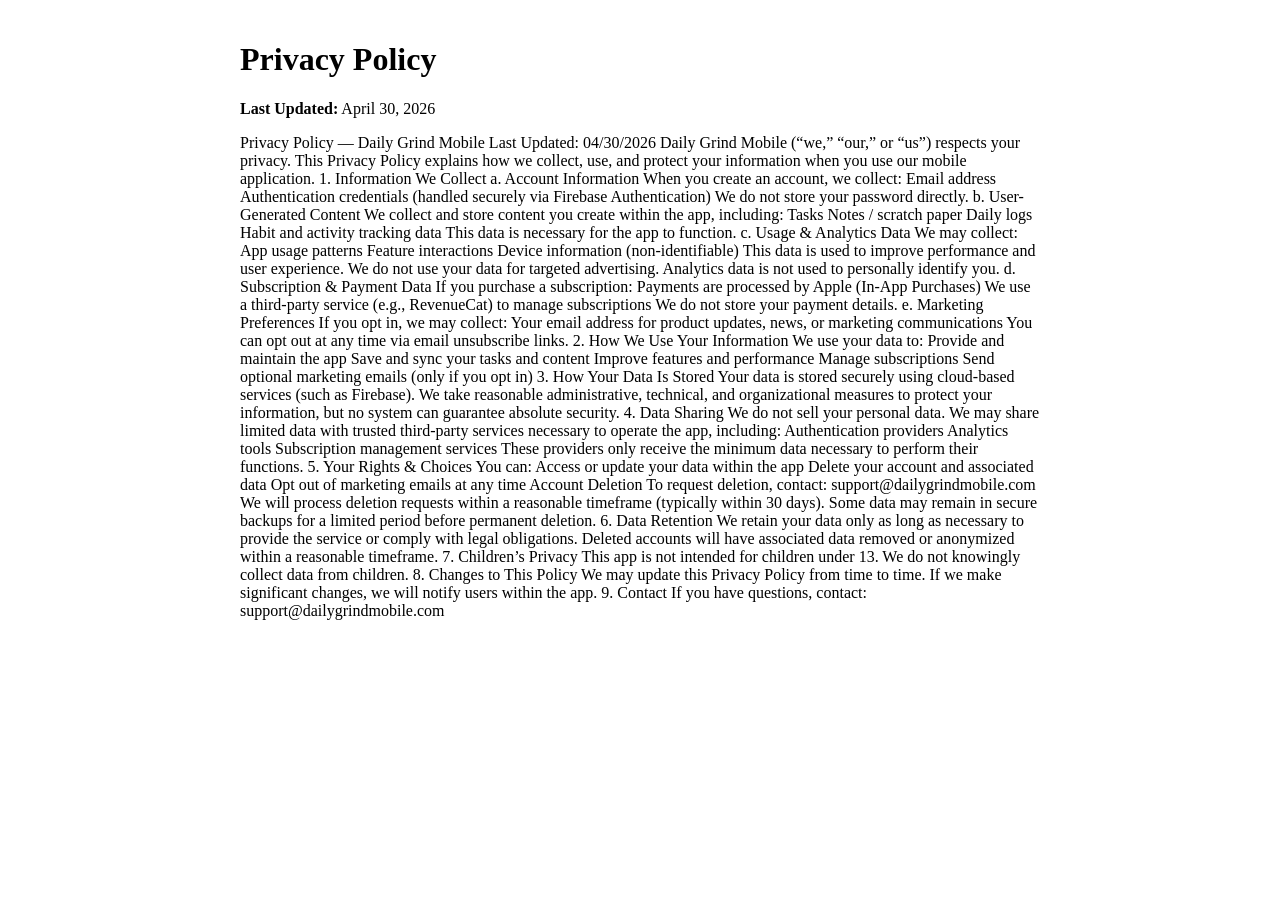
==== privacy.html @ effea059 "Add privacy policy HTML file This file contains the privacy policy for Daily Grind Mobile, detailing" ====
<!DOCTYPE html>
<html>
<head>
  <title>Privacy Policy - Daily Grind Mobile</title>
  <meta name="viewport" content="width=device-width, initial-scale=1.0">
</head>

<body style="font-family: -apple-system; max-width: 800px; margin: auto; padding: 20px;">

<h1>Privacy Policy</h1>

<p><strong>Last Updated:</strong> April 30, 2026</p>

<p>Privacy Policy — Daily Grind Mobile

Last Updated: 04/30/2026

Daily Grind Mobile (“we,” “our,” or “us”) respects your privacy. This Privacy Policy explains how we collect, use, and protect your information when you use our mobile application.

1. Information We Collect
a. Account Information

When you create an account, we collect:

Email address
Authentication credentials (handled securely via Firebase Authentication)

We do not store your password directly.

b. User-Generated Content

We collect and store content you create within the app, including:

Tasks
Notes / scratch paper
Daily logs
Habit and activity tracking data

This data is necessary for the app to function.

c. Usage & Analytics Data

We may collect:

App usage patterns
Feature interactions
Device information (non-identifiable)

This data is used to improve performance and user experience.

We do not use your data for targeted advertising.
Analytics data is not used to personally identify you.

d. Subscription & Payment Data

If you purchase a subscription:

Payments are processed by Apple (In-App Purchases)
We use a third-party service (e.g., RevenueCat) to manage subscriptions

We do not store your payment details.

e. Marketing Preferences

If you opt in, we may collect:

Your email address for product updates, news, or marketing communications

You can opt out at any time via email unsubscribe links.

2. How We Use Your Information

We use your data to:

Provide and maintain the app
Save and sync your tasks and content
Improve features and performance
Manage subscriptions
Send optional marketing emails (only if you opt in)
3. How Your Data Is Stored

Your data is stored securely using cloud-based services (such as Firebase).

We take reasonable administrative, technical, and organizational measures to protect your information, but no system can guarantee absolute security.

4. Data Sharing

We do not sell your personal data.

We may share limited data with trusted third-party services necessary to operate the app, including:

Authentication providers
Analytics tools
Subscription management services

These providers only receive the minimum data necessary to perform their functions.

5. Your Rights & Choices

You can:

Access or update your data within the app
Delete your account and associated data
Opt out of marketing emails at any time
Account Deletion

To request deletion, contact: support@dailygrindmobile.com

We will process deletion requests within a reasonable timeframe (typically within 30 days).
Some data may remain in secure backups for a limited period before permanent deletion.
6. Data Retention

We retain your data only as long as necessary to provide the service or comply with legal obligations.

Deleted accounts will have associated data removed or anonymized within a reasonable timeframe.

7. Children’s Privacy

This app is not intended for children under 13.
We do not knowingly collect data from children.

8. Changes to This Policy

We may update this Privacy Policy from time to time.
If we make significant changes, we will notify users within the app.

9. Contact

If you have questions, contact:
support@dailygrindmobile.com</p>

</body>
</html>
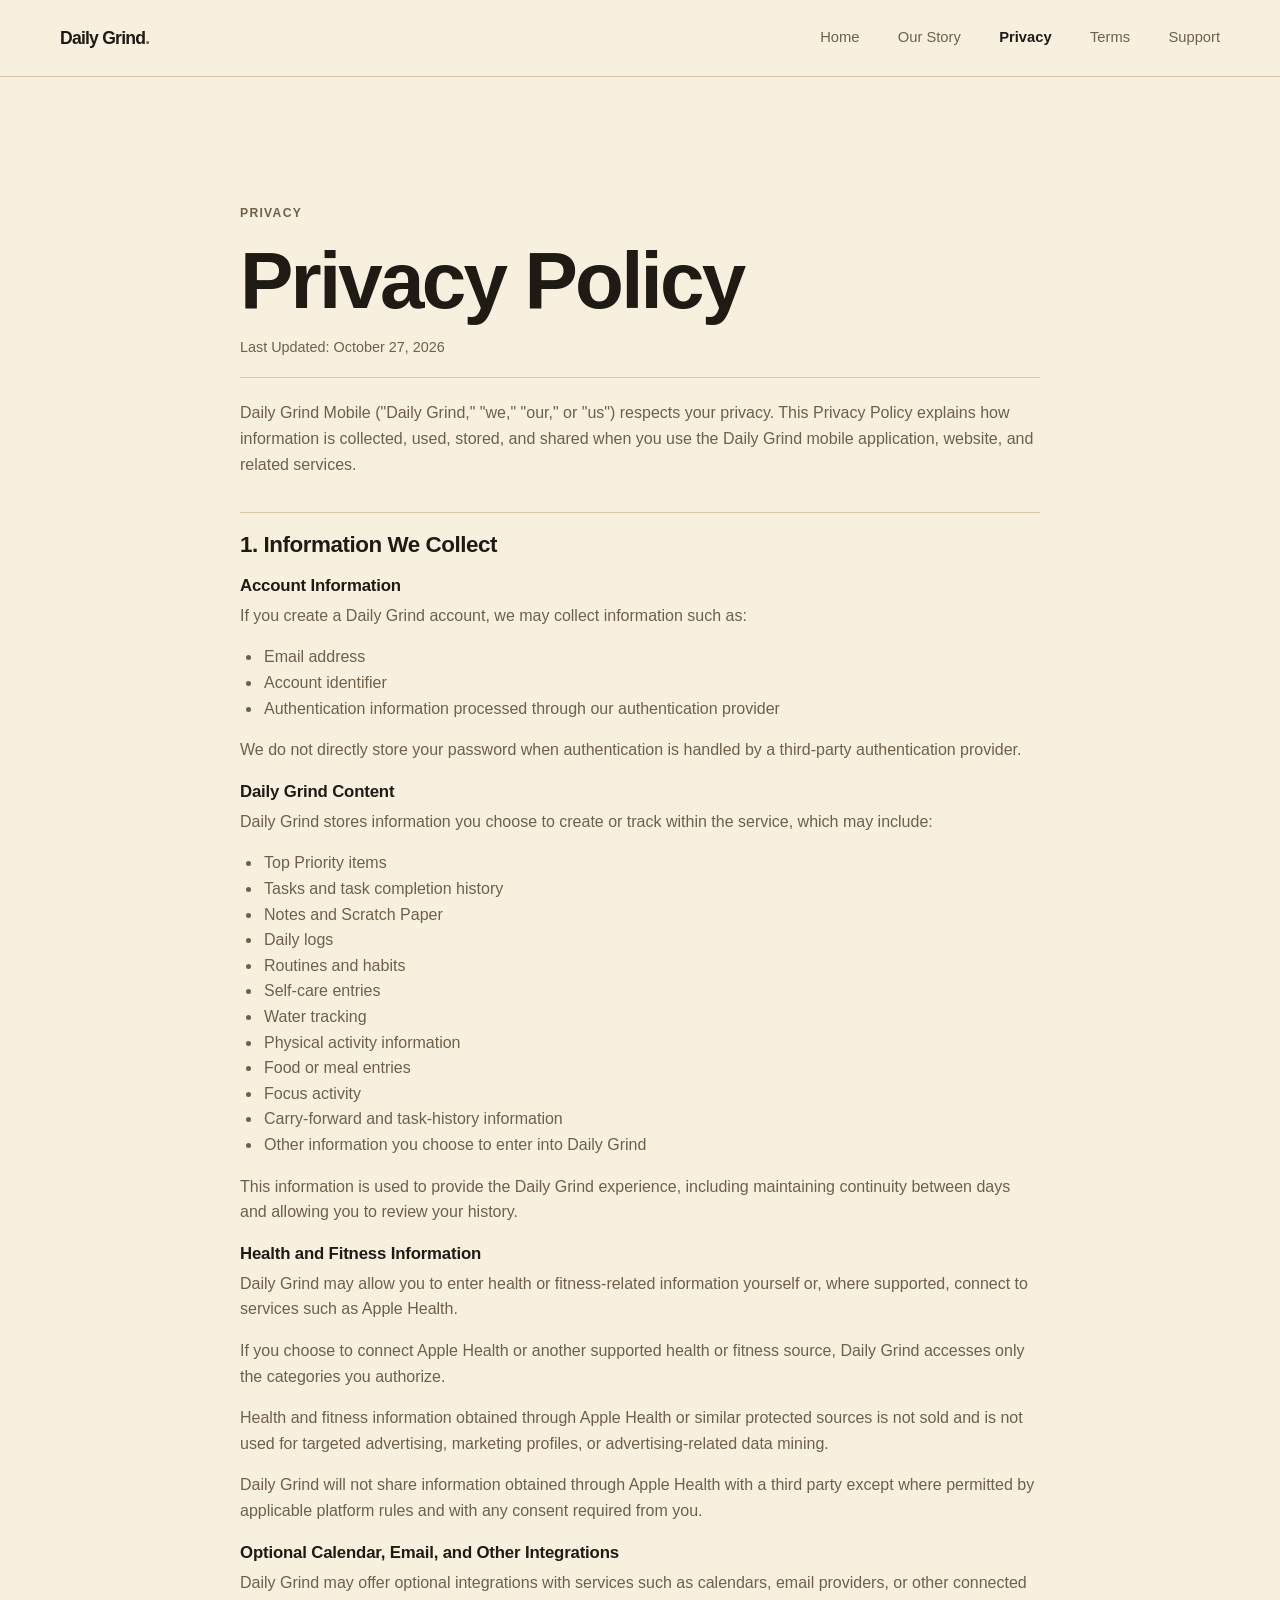
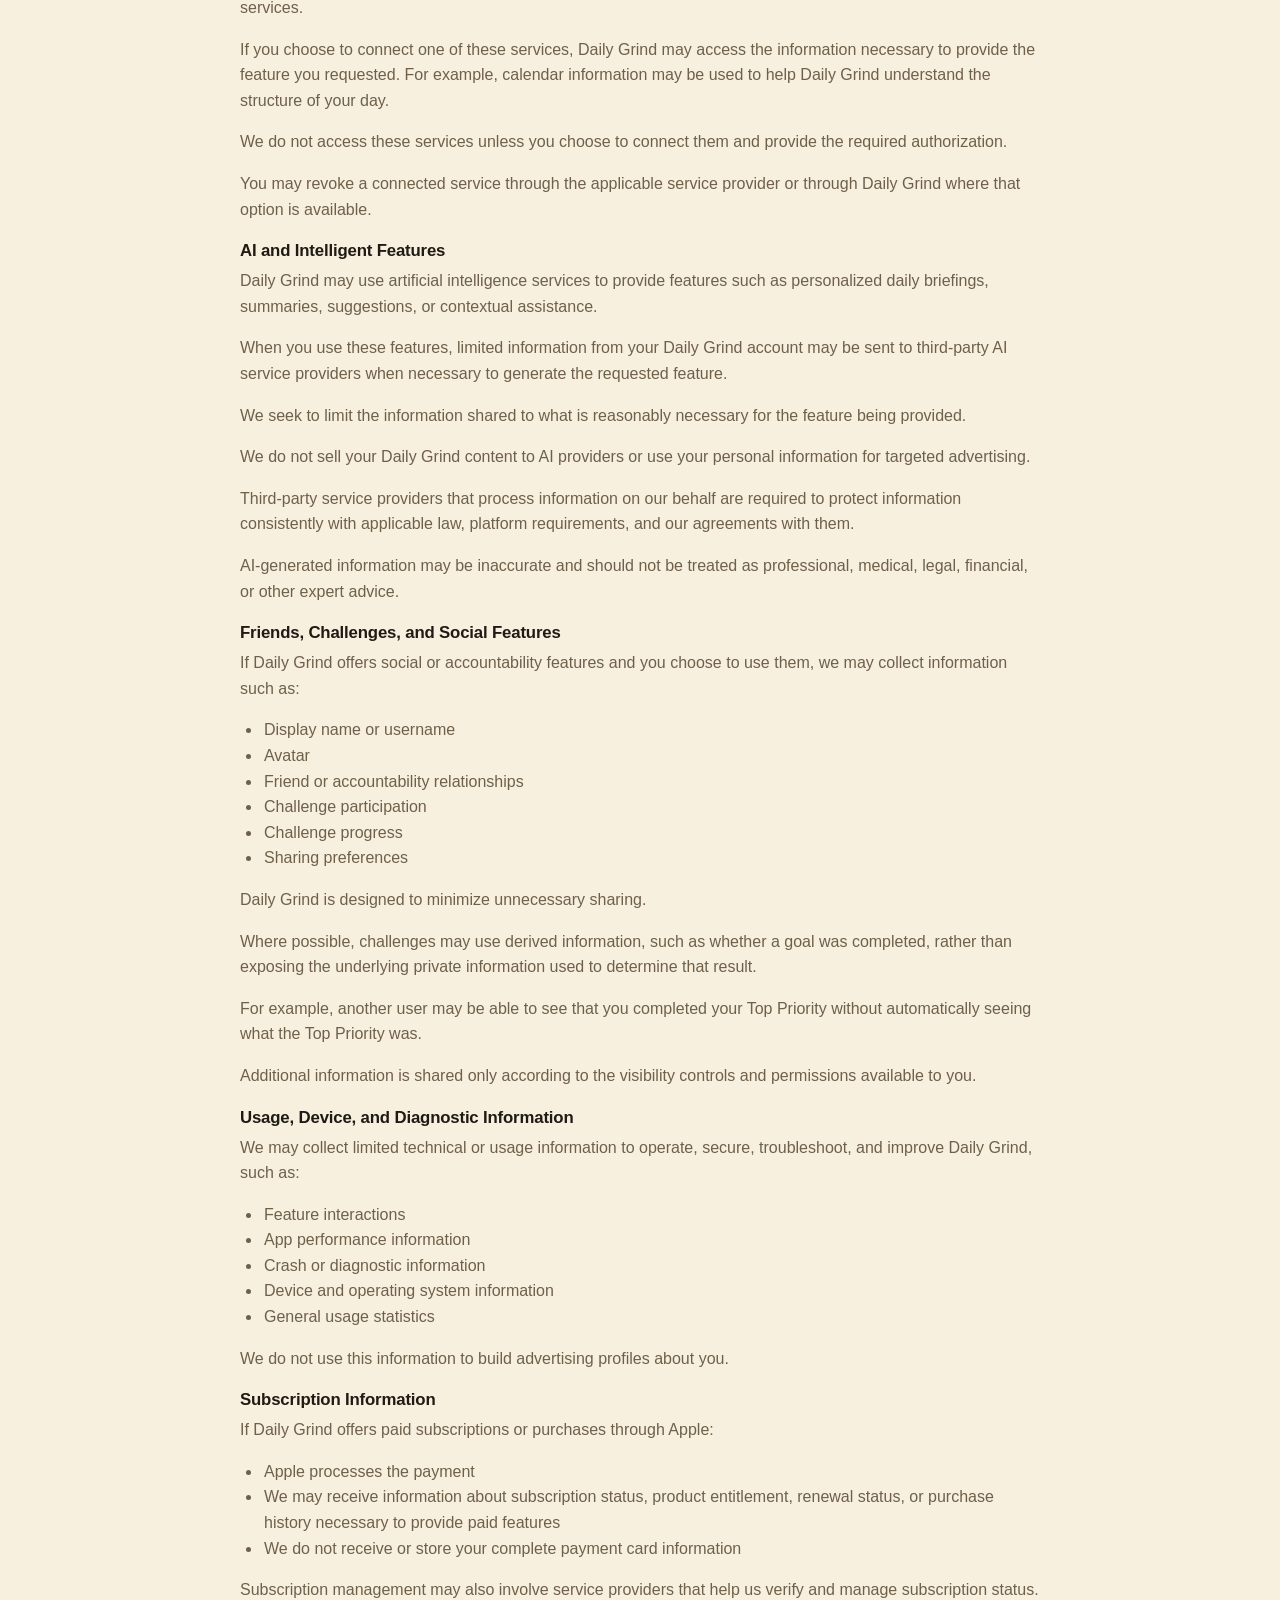
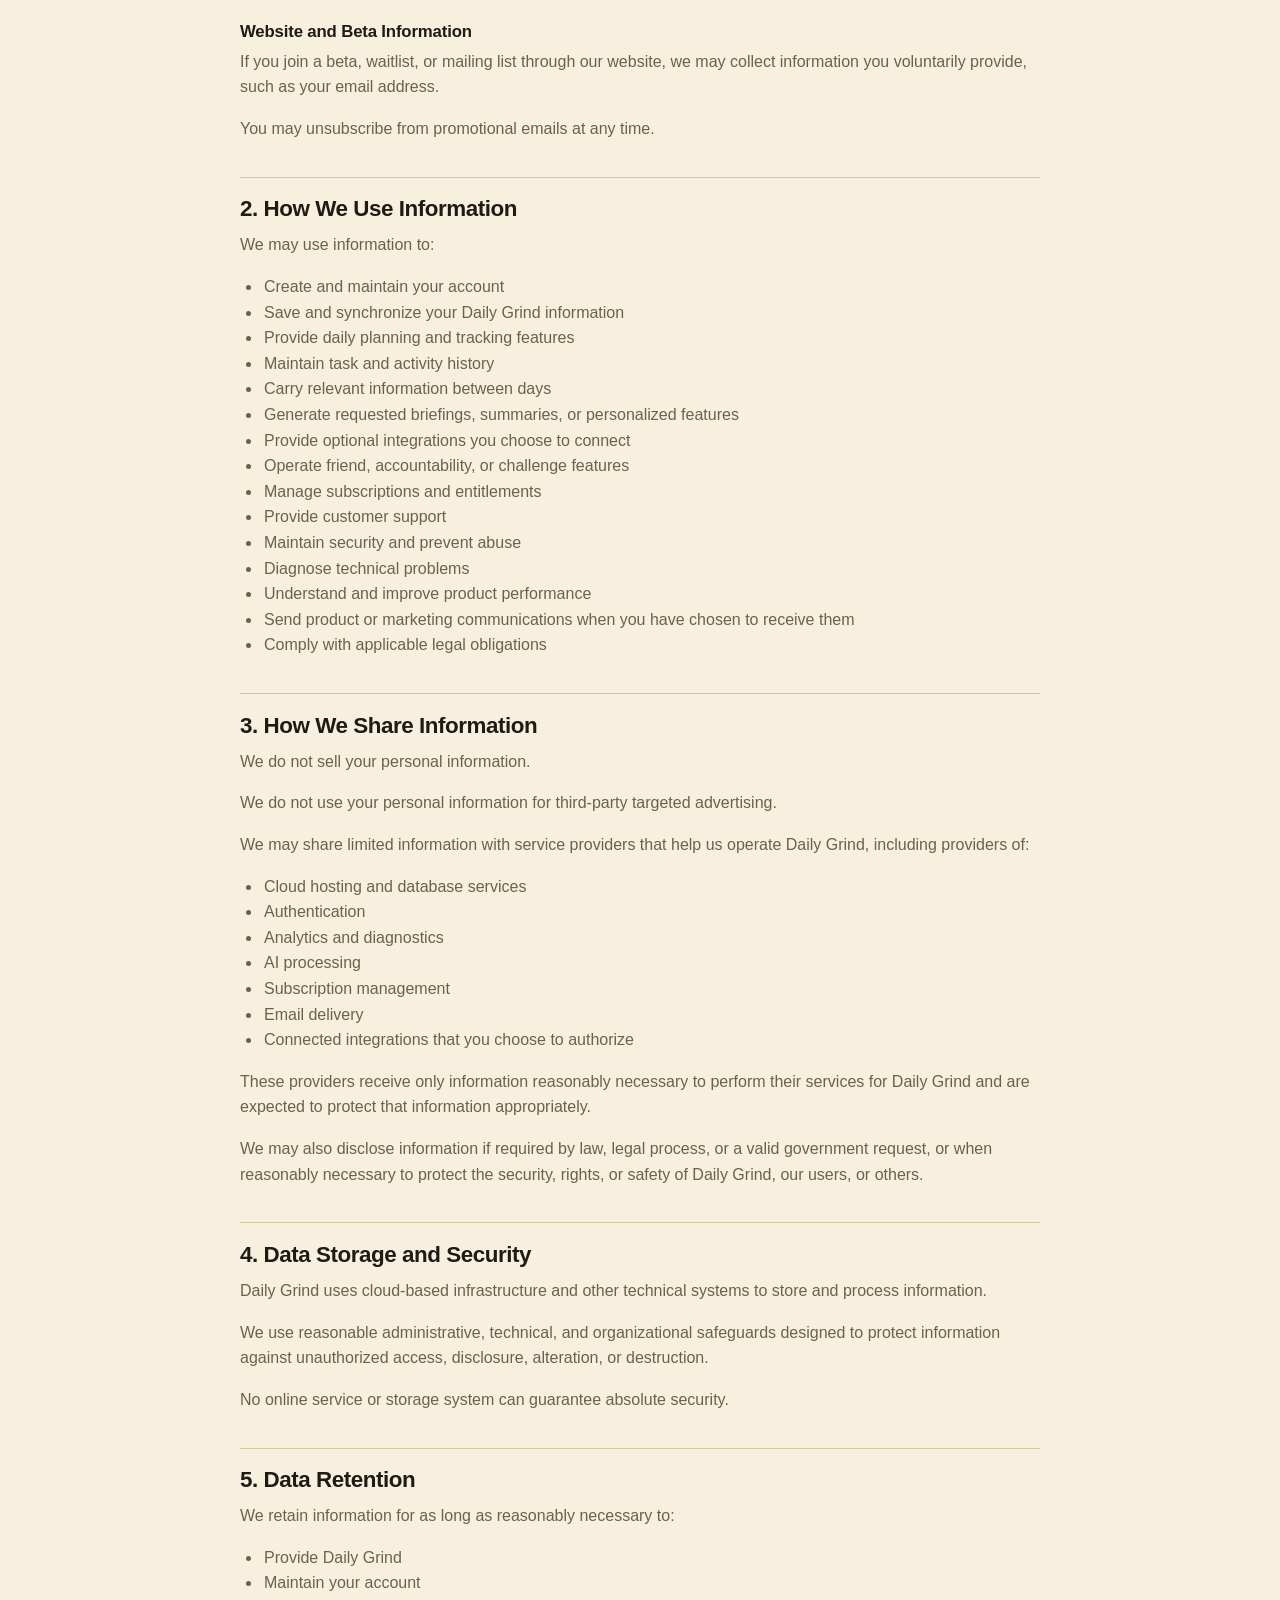
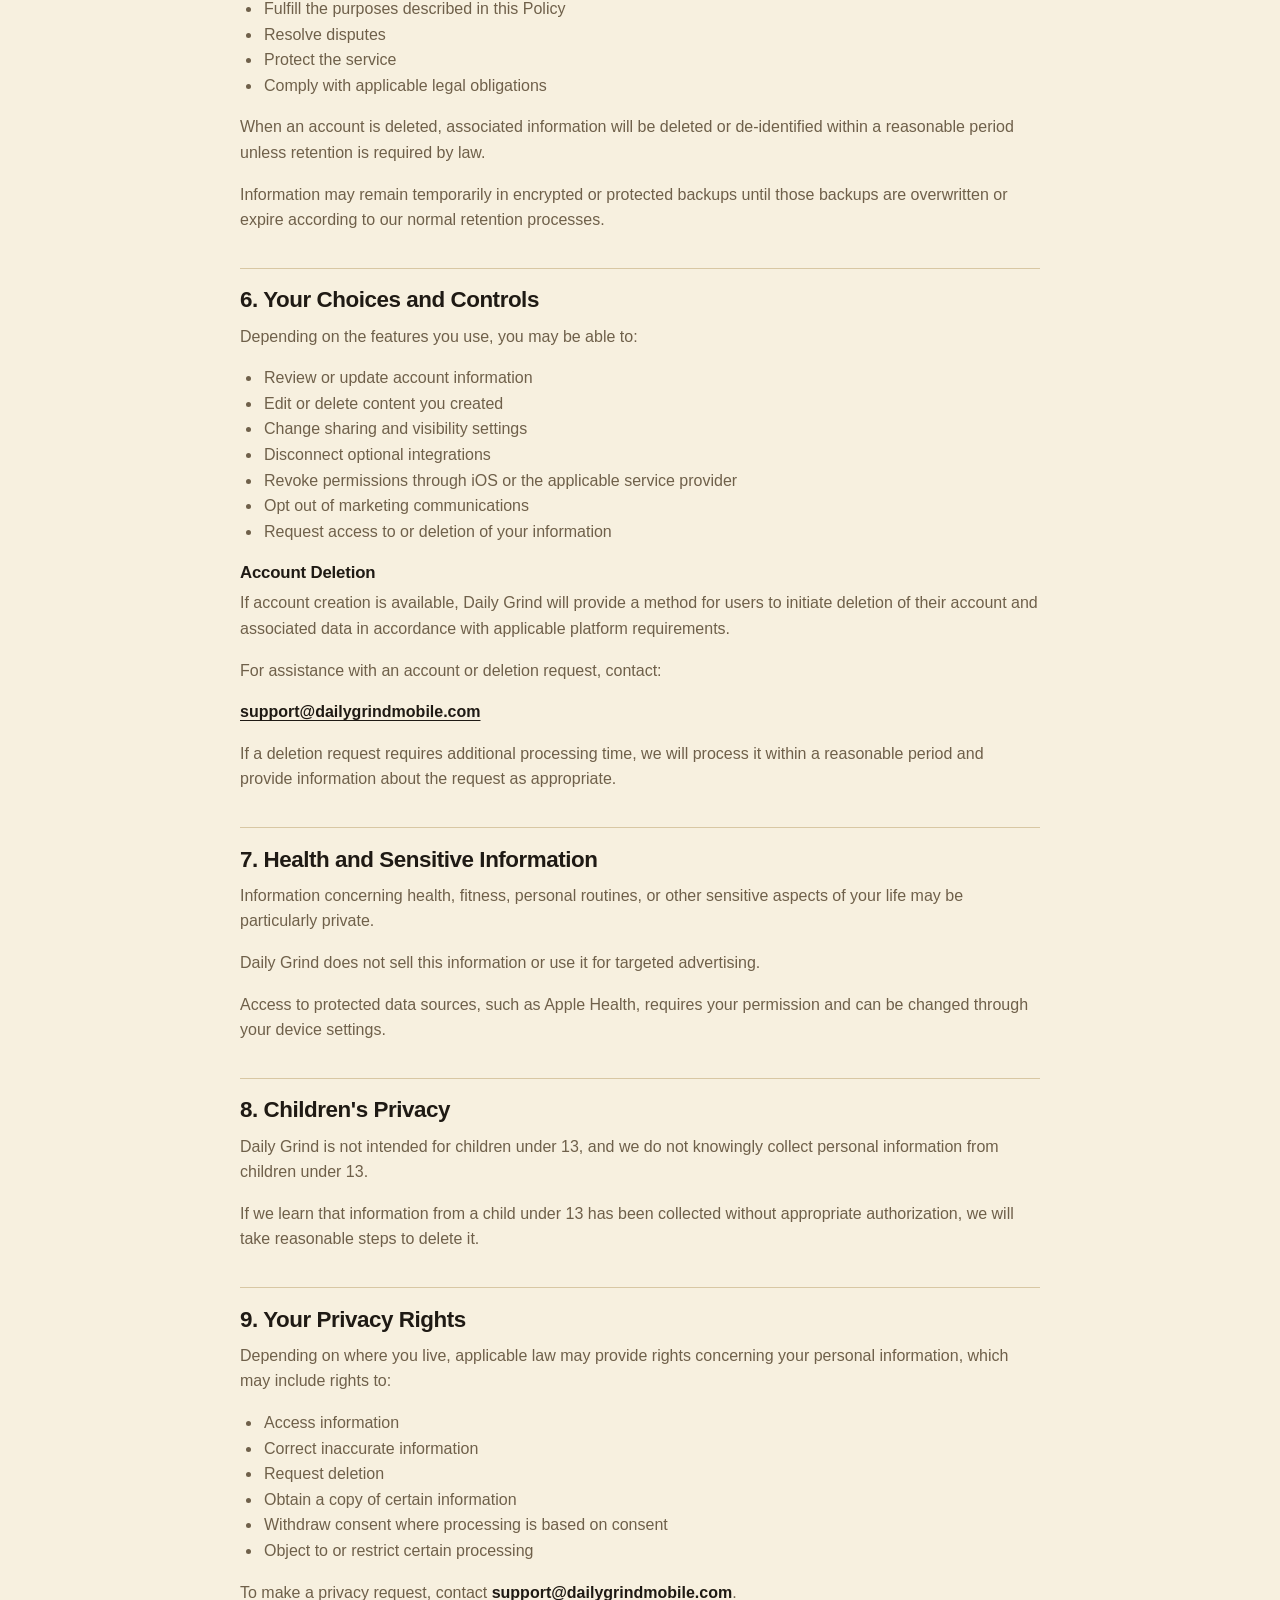
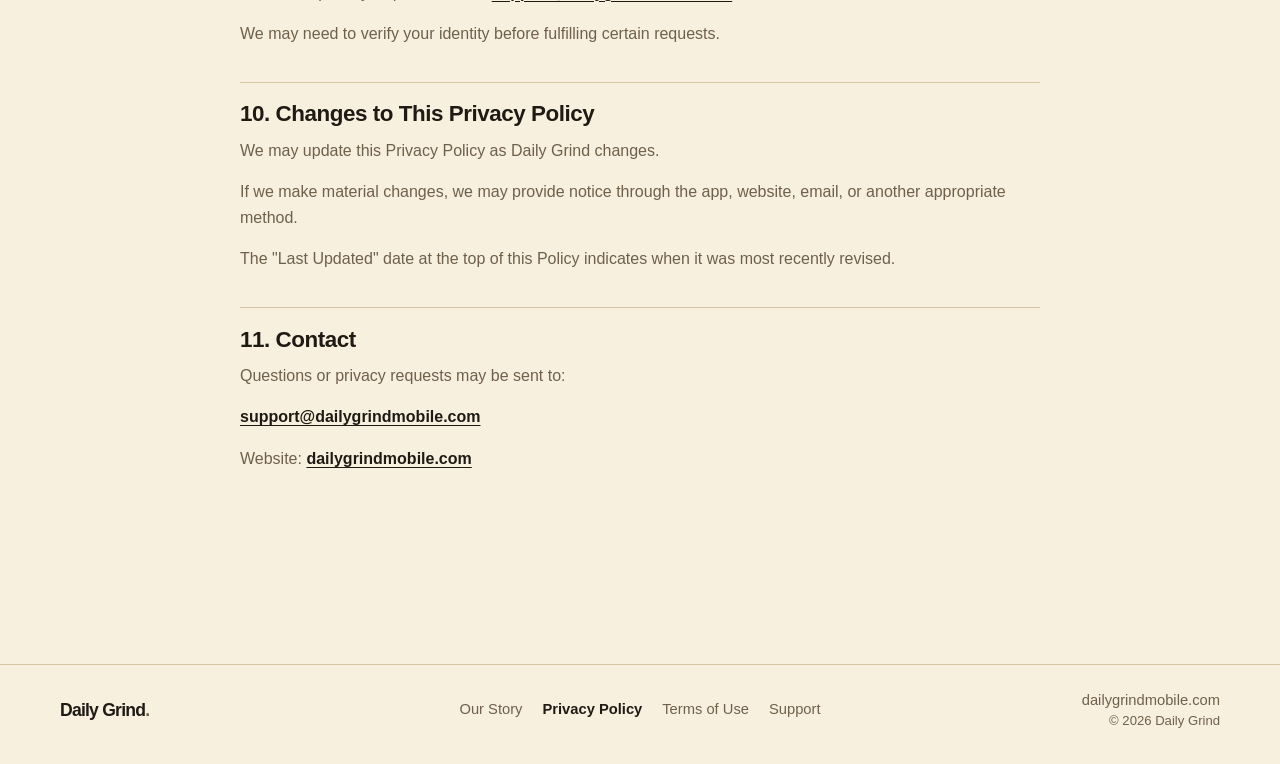
==== commit 61972329: "Prepare Daily Grind website for GitHub Pages" ====
--- a/privacy.html
+++ b/privacy.html
@@ -1,133 +1,196 @@
-<!DOCTYPE html>
-<html>
-<head>
-  <title>Privacy Policy - Daily Grind Mobile</title>
-  <meta name="viewport" content="width=device-width, initial-scale=1.0">
-</head>
-
-<body style="font-family: -apple-system; max-width: 800px; margin: auto; padding: 20px;">
-
-<h1>Privacy Policy</h1>
-
-<p><strong>Last Updated:</strong> April 30, 2026</p>
-
-<p>Privacy Policy — Daily Grind Mobile
-
-Last Updated: 04/30/2026
-
-Daily Grind Mobile (“we,” “our,” or “us”) respects your privacy. This Privacy Policy explains how we collect, use, and protect your information when you use our mobile application.
-
-1. Information We Collect
-a. Account Information
-
-When you create an account, we collect:
-
-Email address
-Authentication credentials (handled securely via Firebase Authentication)
-
-We do not store your password directly.
-
-b. User-Generated Content
-
-We collect and store content you create within the app, including:
-
-Tasks
-Notes / scratch paper
-Daily logs
-Habit and activity tracking data
-
-This data is necessary for the app to function.
-
-c. Usage & Analytics Data
-
-We may collect:
-
-App usage patterns
-Feature interactions
-Device information (non-identifiable)
-
-This data is used to improve performance and user experience.
-
-We do not use your data for targeted advertising.
-Analytics data is not used to personally identify you.
-
-d. Subscription & Payment Data
-
-If you purchase a subscription:
-
-Payments are processed by Apple (In-App Purchases)
-We use a third-party service (e.g., RevenueCat) to manage subscriptions
-
-We do not store your payment details.
-
-e. Marketing Preferences
-
-If you opt in, we may collect:
-
-Your email address for product updates, news, or marketing communications
-
-You can opt out at any time via email unsubscribe links.
-
-2. How We Use Your Information
-
-We use your data to:
-
-Provide and maintain the app
-Save and sync your tasks and content
-Improve features and performance
-Manage subscriptions
-Send optional marketing emails (only if you opt in)
-3. How Your Data Is Stored
-
-Your data is stored securely using cloud-based services (such as Firebase).
-
-We take reasonable administrative, technical, and organizational measures to protect your information, but no system can guarantee absolute security.
-
-4. Data Sharing
-
-We do not sell your personal data.
-
-We may share limited data with trusted third-party services necessary to operate the app, including:
-
-Authentication providers
-Analytics tools
-Subscription management services
-
-These providers only receive the minimum data necessary to perform their functions.
-
-5. Your Rights & Choices
-
-You can:
-
-Access or update your data within the app
-Delete your account and associated data
-Opt out of marketing emails at any time
-Account Deletion
-
-To request deletion, contact: support@dailygrindmobile.com
-
-We will process deletion requests within a reasonable timeframe (typically within 30 days).
-Some data may remain in secure backups for a limited period before permanent deletion.
-6. Data Retention
-
-We retain your data only as long as necessary to provide the service or comply with legal obligations.
-
-Deleted accounts will have associated data removed or anonymized within a reasonable timeframe.
-
-7. Children’s Privacy
-
-This app is not intended for children under 13.
-We do not knowingly collect data from children.
-
-8. Changes to This Policy
-
-We may update this Privacy Policy from time to time.
-If we make significant changes, we will notify users within the app.
-
-9. Contact
-
-If you have questions, contact:
-support@dailygrindmobile.com</p>
-
-</body>
-</html>
+<!doctype html>
+<html lang="en"><head>
+  <meta charset="utf-8"><meta name="viewport" content="width=device-width, initial-scale=1">
+  <title>Privacy Policy — Daily Grind</title><meta name="description" content="Daily Grind Mobile Privacy Policy, including information about account data, daily content, integrations, AI features, and privacy choices."><meta name="theme-color" content="#F7F0DF">
+  <link rel="canonical" href="https://dailygrindmobile.com/privacy.html">
+  <meta property="og:type" content="website"><meta property="og:site_name" content="Daily Grind"><meta property="og:title" content="Privacy Policy — Daily Grind"><meta property="og:description" content="Daily Grind Mobile Privacy Policy, including information about account data, daily content, integrations, AI features, and privacy choices."><meta property="og:url" content="https://dailygrindmobile.com/privacy.html"><meta property="og:image" content="https://dailygrindmobile.com/assets/daily-grind-worksheet.png"><meta name="twitter:card" content="summary_large_image">
+  <link rel="icon" type="image/png" sizes="1024x1024" href="assets/daily-grind-app-icon.png"><link rel="apple-touch-icon" href="assets/daily-grind-app-icon.png"><link rel="stylesheet" href="styles.css">
+</head><body>
+  <a class="skip-link" href="#main">Skip to content</a>
+  <header class="site-header"><div class="header-inner">
+    <a class="wordmark" href="index.html" aria-label="Daily Grind home">Daily Grind<span class="wordmark-period">.</span></a>
+    <nav class="desktop-nav" aria-label="Main navigation"><a href="index.html">Home</a><a href="story.html">Our Story</a><a href="privacy.html" aria-current="page">Privacy</a><a href="terms.html">Terms</a><a href="support.html">Support</a></nav>
+    <details class="mobile-menu"><summary aria-label="Open navigation menu">Menu</summary><nav aria-label="Mobile navigation"><a href="index.html">Home</a><a href="story.html">Our Story</a><a href="privacy.html" aria-current="page">Privacy Policy</a><a href="terms.html">Terms of Use</a><a href="support.html">Support</a></nav></details>
+  </div></header>
+  <main id="main" class="legal-main section-wrap"><div class="legal-header">
+    <p class="eyebrow">PRIVACY</p><h1>Privacy Policy</h1><p class="legal-updated">Last Updated: October 27, 2026</p>
+  </div><article class="legal-copy" aria-label="Privacy Policy">
+        <p>Daily Grind Mobile ("Daily Grind," "we," "our," or "us") respects your privacy. This Privacy Policy explains how information is collected, used, stored, and shared when you use the Daily Grind mobile application, website, and related services.</p>
+        <h2>1. Information We Collect</h2>
+        <h3>Account Information</h3>
+        <p>If you create a Daily Grind account, we may collect information such as:</p>
+        <ul>
+        <li>Email address</li>
+        <li>Account identifier</li>
+        <li>Authentication information processed through our authentication provider</li>
+        </ul>
+        <p>We do not directly store your password when authentication is handled by a third-party authentication provider.</p>
+        <h3>Daily Grind Content</h3>
+        <p>Daily Grind stores information you choose to create or track within the service, which may include:</p>
+        <ul>
+        <li>Top Priority items</li>
+        <li>Tasks and task completion history</li>
+        <li>Notes and Scratch Paper</li>
+        <li>Daily logs</li>
+        <li>Routines and habits</li>
+        <li>Self-care entries</li>
+        <li>Water tracking</li>
+        <li>Physical activity information</li>
+        <li>Food or meal entries</li>
+        <li>Focus activity</li>
+        <li>Carry-forward and task-history information</li>
+        <li>Other information you choose to enter into Daily Grind</li>
+        </ul>
+        <p>This information is used to provide the Daily Grind experience, including maintaining continuity between days and allowing you to review your history.</p>
+        <h3>Health and Fitness Information</h3>
+        <p>Daily Grind may allow you to enter health or fitness-related information yourself or, where supported, connect to services such as Apple Health.</p>
+        <p>If you choose to connect Apple Health or another supported health or fitness source, Daily Grind accesses only the categories you authorize.</p>
+        <p>Health and fitness information obtained through Apple Health or similar protected sources is not sold and is not used for targeted advertising, marketing profiles, or advertising-related data mining.</p>
+        <p>Daily Grind will not share information obtained through Apple Health with a third party except where permitted by applicable platform rules and with any consent required from you.</p>
+        <h3>Optional Calendar, Email, and Other Integrations</h3>
+        <p>Daily Grind may offer optional integrations with services such as calendars, email providers, or other connected services.</p>
+        <p>If you choose to connect one of these services, Daily Grind may access the information necessary to provide the feature you requested. For example, calendar information may be used to help Daily Grind understand the structure of your day.</p>
+        <p>We do not access these services unless you choose to connect them and provide the required authorization.</p>
+        <p>You may revoke a connected service through the applicable service provider or through Daily Grind where that option is available.</p>
+        <h3>AI and Intelligent Features</h3>
+        <p>Daily Grind may use artificial intelligence services to provide features such as personalized daily briefings, summaries, suggestions, or contextual assistance.</p>
+        <p>When you use these features, limited information from your Daily Grind account may be sent to third-party AI service providers when necessary to generate the requested feature.</p>
+        <p>We seek to limit the information shared to what is reasonably necessary for the feature being provided.</p>
+        <p>We do not sell your Daily Grind content to AI providers or use your personal information for targeted advertising.</p>
+        <p>Third-party service providers that process information on our behalf are required to protect information consistently with applicable law, platform requirements, and our agreements with them.</p>
+        <p>AI-generated information may be inaccurate and should not be treated as professional, medical, legal, financial, or other expert advice.</p>
+        <h3>Friends, Challenges, and Social Features</h3>
+        <p>If Daily Grind offers social or accountability features and you choose to use them, we may collect information such as:</p>
+        <ul>
+        <li>Display name or username</li>
+        <li>Avatar</li>
+        <li>Friend or accountability relationships</li>
+        <li>Challenge participation</li>
+        <li>Challenge progress</li>
+        <li>Sharing preferences</li>
+        </ul>
+        <p>Daily Grind is designed to minimize unnecessary sharing.</p>
+        <p>Where possible, challenges may use derived information, such as whether a goal was completed, rather than exposing the underlying private information used to determine that result.</p>
+        <p>For example, another user may be able to see that you completed your Top Priority without automatically seeing what the Top Priority was.</p>
+        <p>Additional information is shared only according to the visibility controls and permissions available to you.</p>
+        <h3>Usage, Device, and Diagnostic Information</h3>
+        <p>We may collect limited technical or usage information to operate, secure, troubleshoot, and improve Daily Grind, such as:</p>
+        <ul>
+        <li>Feature interactions</li>
+        <li>App performance information</li>
+        <li>Crash or diagnostic information</li>
+        <li>Device and operating system information</li>
+        <li>General usage statistics</li>
+        </ul>
+        <p>We do not use this information to build advertising profiles about you.</p>
+        <h3>Subscription Information</h3>
+        <p>If Daily Grind offers paid subscriptions or purchases through Apple:</p>
+        <ul>
+        <li>Apple processes the payment</li>
+        <li>We may receive information about subscription status, product entitlement, renewal status, or purchase history necessary to provide paid features</li>
+        <li>We do not receive or store your complete payment card information</li>
+        </ul>
+        <p>Subscription management may also involve service providers that help us verify and manage subscription status.</p>
+        <h3>Website and Beta Information</h3>
+        <p>If you join a beta, waitlist, or mailing list through our website, we may collect information you voluntarily provide, such as your email address.</p>
+        <p>You may unsubscribe from promotional emails at any time.</p>
+        <h2>2. How We Use Information</h2>
+        <p>We may use information to:</p>
+        <ul>
+        <li>Create and maintain your account</li>
+        <li>Save and synchronize your Daily Grind information</li>
+        <li>Provide daily planning and tracking features</li>
+        <li>Maintain task and activity history</li>
+        <li>Carry relevant information between days</li>
+        <li>Generate requested briefings, summaries, or personalized features</li>
+        <li>Provide optional integrations you choose to connect</li>
+        <li>Operate friend, accountability, or challenge features</li>
+        <li>Manage subscriptions and entitlements</li>
+        <li>Provide customer support</li>
+        <li>Maintain security and prevent abuse</li>
+        <li>Diagnose technical problems</li>
+        <li>Understand and improve product performance</li>
+        <li>Send product or marketing communications when you have chosen to receive them</li>
+        <li>Comply with applicable legal obligations</li>
+        </ul>
+        <h2>3. How We Share Information</h2>
+        <p>We do not sell your personal information.</p>
+        <p>We do not use your personal information for third-party targeted advertising.</p>
+        <p>We may share limited information with service providers that help us operate Daily Grind, including providers of:</p>
+        <ul>
+        <li>Cloud hosting and database services</li>
+        <li>Authentication</li>
+        <li>Analytics and diagnostics</li>
+        <li>AI processing</li>
+        <li>Subscription management</li>
+        <li>Email delivery</li>
+        <li>Connected integrations that you choose to authorize</li>
+        </ul>
+        <p>These providers receive only information reasonably necessary to perform their services for Daily Grind and are expected to protect that information appropriately.</p>
+        <p>We may also disclose information if required by law, legal process, or a valid government request, or when reasonably necessary to protect the security, rights, or safety of Daily Grind, our users, or others.</p>
+        <h2>4. Data Storage and Security</h2>
+        <p>Daily Grind uses cloud-based infrastructure and other technical systems to store and process information.</p>
+        <p>We use reasonable administrative, technical, and organizational safeguards designed to protect information against unauthorized access, disclosure, alteration, or destruction.</p>
+        <p>No online service or storage system can guarantee absolute security.</p>
+        <h2>5. Data Retention</h2>
+        <p>We retain information for as long as reasonably necessary to:</p>
+        <ul>
+        <li>Provide Daily Grind</li>
+        <li>Maintain your account</li>
+        <li>Fulfill the purposes described in this Policy</li>
+        <li>Resolve disputes</li>
+        <li>Protect the service</li>
+        <li>Comply with applicable legal obligations</li>
+        </ul>
+        <p>When an account is deleted, associated information will be deleted or de-identified within a reasonable period unless retention is required by law.</p>
+        <p>Information may remain temporarily in encrypted or protected backups until those backups are overwritten or expire according to our normal retention processes.</p>
+        <h2>6. Your Choices and Controls</h2>
+        <p>Depending on the features you use, you may be able to:</p>
+        <ul>
+        <li>Review or update account information</li>
+        <li>Edit or delete content you created</li>
+        <li>Change sharing and visibility settings</li>
+        <li>Disconnect optional integrations</li>
+        <li>Revoke permissions through iOS or the applicable service provider</li>
+        <li>Opt out of marketing communications</li>
+        <li>Request access to or deletion of your information</li>
+        </ul>
+        <h3>Account Deletion</h3>
+        <p>If account creation is available, Daily Grind will provide a method for users to initiate deletion of their account and associated data in accordance with applicable platform requirements.</p>
+        <p>For assistance with an account or deletion request, contact:</p>
+        <p><strong><a href="mailto:support@dailygrindmobile.com">support@dailygrindmobile.com</a></strong></p>
+        <p>If a deletion request requires additional processing time, we will process it within a reasonable period and provide information about the request as appropriate.</p>
+        <h2>7. Health and Sensitive Information</h2>
+        <p>Information concerning health, fitness, personal routines, or other sensitive aspects of your life may be particularly private.</p>
+        <p>Daily Grind does not sell this information or use it for targeted advertising.</p>
+        <p>Access to protected data sources, such as Apple Health, requires your permission and can be changed through your device settings.</p>
+        <h2>8. Children's Privacy</h2>
+        <p>Daily Grind is not intended for children under 13, and we do not knowingly collect personal information from children under 13.</p>
+        <p>If we learn that information from a child under 13 has been collected without appropriate authorization, we will take reasonable steps to delete it.</p>
+        <h2>9. Your Privacy Rights</h2>
+        <p>Depending on where you live, applicable law may provide rights concerning your personal information, which may include rights to:</p>
+        <ul>
+        <li>Access information</li>
+        <li>Correct inaccurate information</li>
+        <li>Request deletion</li>
+        <li>Obtain a copy of certain information</li>
+        <li>Withdraw consent where processing is based on consent</li>
+        <li>Object to or restrict certain processing</li>
+        </ul>
+        <p>To make a privacy request, contact <strong><a href="mailto:support@dailygrindmobile.com">support@dailygrindmobile.com</a></strong>.</p>
+        <p>We may need to verify your identity before fulfilling certain requests.</p>
+        <h2>10. Changes to This Privacy Policy</h2>
+        <p>We may update this Privacy Policy as Daily Grind changes.</p>
+        <p>If we make material changes, we may provide notice through the app, website, email, or another appropriate method.</p>
+        <p>The "Last Updated" date at the top of this Policy indicates when it was most recently revised.</p>
+        <h2>11. Contact</h2>
+        <p>Questions or privacy requests may be sent to:</p>
+        <p><strong><a href="mailto:support@dailygrindmobile.com">support@dailygrindmobile.com</a></strong></p>
+        <p>Website: <strong><a href="https://dailygrindmobile.com">dailygrindmobile.com</a></strong></p>
+  </article></main>
+  <footer class="site-footer"><div class="footer-inner">
+    <a class="wordmark" href="index.html">Daily Grind<span class="wordmark-period">.</span></a>
+    <nav aria-label="Footer navigation"><a href="story.html">Our Story</a><a href="privacy.html" aria-current="page">Privacy Policy</a><a href="terms.html">Terms of Use</a><a href="support.html">Support</a></nav>
+    <div class="footer-meta"><a href="https://dailygrindmobile.com">dailygrindmobile.com</a><span>© 2026 Daily Grind</span></div>
+  </div></footer>
+</body></html>
--- a/styles.css
+++ b/styles.css
@@ -0,0 +1,249 @@
+:root {
+  color-scheme: light;
+  --paper: #F7F0DF;
+  --paper-surface: #FFF8E8;
+  --paper-secondary: #FAF2E2;
+  --ink: #1F1A14;
+  --ink-muted: #6F604A;
+  --ink-placeholder: #958266;
+  --line: #D8C7A3;
+  --border: #E3D4B4;
+  --underline: #D5C4A3;
+  --accent: #373022;
+  --space-1: .5rem;
+  --space-2: .75rem;
+  --space-3: 1rem;
+  --space-4: 1.5rem;
+  --space-5: 2rem;
+  --space-6: 3rem;
+  --space-7: 4.5rem;
+  --space-8: 6.5rem;
+  --content-width: 1160px;
+  --radius-small: 6px;
+  --radius-medium: 10px;
+  --hairline: 1px solid var(--border);
+}
+
+* { box-sizing: border-box; }
+html { scroll-behavior: smooth; }
+body {
+  margin: 0;
+  background: var(--paper);
+  color: var(--ink);
+  font-family: -apple-system, BlinkMacSystemFont, "Segoe UI", sans-serif;
+  font-size: 16px;
+  line-height: 1.6;
+  text-rendering: optimizeLegibility;
+}
+a { color: inherit; text-underline-offset: .2em; }
+a:focus-visible, summary:focus-visible { outline: 3px solid #63543d; outline-offset: 4px; border-radius: 3px; }
+img { display: block; max-width: 100%; }
+.skip-link { position: absolute; top: -4rem; left: 1rem; z-index: 5; padding: .6rem 1rem; background: var(--paper-surface); border: var(--hairline); }
+.skip-link:focus { top: 1rem; }
+.section-wrap, .header-inner, .footer-inner { width: min(var(--content-width), calc(100% - 3rem)); margin-inline: auto; }
+.site-header { position: relative; z-index: 2; border-bottom: 1px solid var(--line); }
+.header-inner { min-height: 76px; display: flex; align-items: center; justify-content: space-between; gap: 2rem; }
+.wordmark { color: var(--ink); font-size: 1.1rem; font-weight: 800; letter-spacing: -.045em; text-decoration: none; white-space: nowrap; }
+.wordmark-period { color: var(--ink-muted); }
+.desktop-nav { display: flex; align-items: center; gap: clamp(1.1rem, 3vw, 2.5rem); }
+.desktop-nav a, .site-footer nav a, .footer-meta a { color: var(--ink-muted); font-size: .92rem; text-decoration: none; }
+.desktop-nav a:hover, .site-footer a:hover { color: var(--ink); text-decoration: underline; text-underline-offset: .25em; }
+.desktop-nav [aria-current="page"], .site-footer [aria-current="page"] { color: var(--ink); font-weight: 650; }
+.mobile-menu { display: none; position: relative; }
+.mobile-menu summary { cursor: pointer; list-style: none; border: 1px solid var(--line); border-radius: var(--radius-small); padding: .35rem .7rem; font-size: .9rem; }
+.mobile-menu summary::-webkit-details-marker { display: none; }
+.mobile-menu nav { position: absolute; right: 0; top: calc(100% + .5rem); min-width: 190px; padding: .4rem; background: var(--paper-surface); border: var(--hairline); border-radius: var(--radius-small); }
+.mobile-menu nav a { display: block; padding: .55rem .7rem; color: var(--ink-muted); text-decoration: none; }
+.mobile-menu nav a:hover { color: var(--ink); background: var(--paper-secondary); }
+.eyebrow { margin: 0 0 .85rem; color: var(--ink-muted); font-size: .76rem; font-weight: 700; letter-spacing: .105em; line-height: 1.4; text-transform: uppercase; }
+h1, h2, h3, p, figure { margin-top: 0; }
+h1, h2, h3 { color: var(--ink); line-height: 1.12; letter-spacing: -.035em; }
+h1 { margin-bottom: .55rem; font-size: clamp(3.2rem, 7.5vw, 6.5rem); font-weight: 800; }
+h2 { margin-bottom: 0; font-size: clamp(2rem, 4.1vw, 3.6rem); font-weight: 740; }
+h3 { margin-bottom: .42rem; font-size: 1.17rem; font-weight: 700; letter-spacing: -.02em; }
+.hero { display: grid; grid-template-columns: minmax(0, 1.03fr) minmax(300px, .72fr); align-items: center; gap: clamp(3rem, 9vw, 8rem); padding-block: clamp(4.5rem, 9vw, 8rem) var(--space-8); }
+.hero-copy { max-width: 590px; }
+.hero-app-icon { width: 72px; height: 72px; margin: 0 0 1.2rem; border: 1px solid var(--border); border-radius: 17px; object-fit: cover; }
+.hero-tagline { margin: 1.2rem 0 .8rem; font-size: clamp(1.35rem, 2.4vw, 1.9rem); font-weight: 650; letter-spacing: -.025em; line-height: 1.3; }
+.hero-description { max-width: 500px; margin-bottom: 1.8rem; color: var(--ink-muted); font-size: 1.1rem; line-height: 1.65; }
+.hero-actions { display: flex; flex-wrap: wrap; align-items: center; gap: 1.35rem; }
+.button { display: inline-flex; min-height: 48px; align-items: center; justify-content: center; gap: .8rem; padding: .72rem 1.12rem; border: 1px solid var(--accent); border-radius: var(--radius-small); font-weight: 650; text-decoration: none; transition: background-color .15s ease, color .15s ease; }
+.button-primary { background: var(--accent); color: var(--paper-surface); }
+.button-primary:hover { background: var(--ink); }
+.text-link { color: var(--ink-muted); font-size: .94rem; }
+.hero-figure { width: min(100%, 368px); justify-self: center; margin-bottom: 0; }
+.screenshot-frame { overflow: hidden; border: 1px solid var(--border); border-radius: 28px; background: var(--paper-surface); }
+.screenshot-frame img { width: 100%; height: auto; }
+.hero-figure figcaption, .gallery-item figcaption { display: flex; flex-direction: column; gap: .05rem; margin-top: .8rem; color: var(--ink-muted); font-size: .83rem; }
+.hero-figure figcaption span:first-child, .gallery-item figcaption span:first-child { color: var(--ink); font-weight: 650; }
+.why-section { padding-block: var(--space-7); border-top: 1px solid var(--line); border-bottom: 1px solid var(--line); display: grid; grid-template-columns: 1fr 1fr; align-items: start; gap: 2rem 5rem; }
+.section-heading { max-width: 650px; }
+.section-heading h2 { max-width: 610px; }
+.why-copy { max-width: 510px; padding-top: 1.45rem; color: var(--ink-muted); font-size: 1.08rem; }
+.why-copy p:first-child { color: var(--ink); font-weight: 650; }
+.why-copy p:last-child { margin-bottom: 0; }
+.continuity-line { grid-column: 1 / -1; display: flex; align-items: center; gap: 1rem; max-width: 720px; margin-top: 1rem; color: var(--ink-muted); font-size: .8rem; font-weight: 650; }
+.continuity-line i { flex: 1; height: 1px; background-image: linear-gradient(to right, var(--line) 50%, transparent 50%); background-size: 9px 1px; }
+.how-section, .screens-section { padding-block: var(--space-8); }
+.screens-section { padding-bottom: var(--space-4); }
+.how-section { padding-top: var(--space-4); border-top: 1px solid var(--line); }
+.section-heading-row { display: flex; align-items: end; justify-content: space-between; gap: 2rem; margin-bottom: 2.3rem; }
+.section-intro { max-width: 315px; margin: 0 0 .15rem; color: var(--ink-muted); }
+.how-steps { display: grid; grid-template-columns: repeat(3, minmax(0, 1fr)); margin: 0; padding: 0; list-style: none; border-block: 1px solid var(--line); }
+.how-steps li { display: grid; grid-template-columns: 34px minmax(0, 1fr); gap: .7rem; padding: 1.35rem 1rem; border-right: 1px solid var(--line); }
+.how-steps li:first-child { padding-left: .35rem; }
+.how-steps li:last-child { padding-right: .35rem; border-right: 0; }
+.how-number { color: var(--ink-muted); font-size: .78rem; font-weight: 700; letter-spacing: .08em; }
+.how-steps h3 { margin-bottom: .45rem; text-transform: uppercase; font-size: .95rem; letter-spacing: .015em; }
+.how-steps p { margin-bottom: 0; color: var(--ink-muted); font-size: .94rem; }
+.briefing-section { display: grid; grid-template-columns: minmax(0, 1fr) minmax(280px, .8fr); align-items: center; gap: clamp(2rem, 7vw, 6rem); padding-block: var(--space-7); border-block: 1px solid var(--line); }
+.briefing-copy { max-width: 620px; }
+.briefing-copy h2 { margin-bottom: 1rem; }
+.briefing-copy p:not(.eyebrow) { color: var(--ink-muted); }
+.briefing-copy p:last-child { margin-bottom: 0; }
+.briefing-flow { margin: 0; padding: 0; list-style: none; border-top: 1px solid var(--line); }
+.briefing-flow li { display: grid; grid-template-columns: 38px minmax(0, 1fr); gap: 1rem; align-items: start; padding: 1rem .2rem; border-bottom: 1px solid var(--line); }
+.briefing-index { padding-top: .1rem; color: var(--ink-muted); font-size: .78rem; font-weight: 700; letter-spacing: .08em; }
+.briefing-flow strong, .briefing-flow small { display: block; }
+.briefing-flow small { margin-top: .15rem; color: var(--ink-muted); font-size: .9rem; }
+.workbook-section { display: grid; grid-template-columns: minmax(0, .78fr) minmax(0, 1fr); align-items: center; gap: clamp(2rem, 7vw, 6rem); padding-block: 0 var(--space-8); }
+.workbook-image { width: min(100%, 420px); margin: 0; }
+.workbook-copy { max-width: 540px; }
+.workbook-copy h2 { margin-bottom: 1rem; }
+.workbook-copy > p:last-child { margin-bottom: 0; color: var(--ink-muted); font-size: 1.05rem; }
+.workbook-copy .origin-line { margin-top: 1rem; color: var(--ink-muted); font-size: .9rem; font-style: italic; }
+.screenshot-gallery { display: grid; grid-template-columns: repeat(3, minmax(0, 1fr)); align-items: start; gap: clamp(1.25rem, 3vw, 2.5rem); }
+.gallery-item { width: min(100%, 390px); justify-self: center; margin: 0; }
+.gallery-item-widget { grid-column: 2; }
+.gallery-item-tall { justify-self: center; }
+.gallery-item-main { width: min(100%, 430px); justify-self: center; }
+.gallery-item-paper { width: 100%; padding-top: 2.5rem; }
+.paper-frame { overflow: hidden; border: 1px solid var(--border); border-radius: var(--radius-small); background: var(--paper-surface); }
+.paper-frame img { width: 100%; height: auto; }
+.closing-cta { padding-block: var(--space-7); border-top: 1px dashed var(--line); border-bottom: 1px dashed var(--line); text-align: center; }
+.closing-cta h2 { max-width: 800px; margin: 0 auto .85rem; }
+.closing-cta > p:not(.eyebrow) { margin-bottom: 1.4rem; color: var(--ink-muted); }
+.button[hidden], .social-links[hidden] { display: none; }
+.faq-section { padding-block: var(--space-7); border-top: 1px solid var(--line); }
+.faq-section .section-heading-row { margin-bottom: 1.5rem; }
+.faq-list { border-top: 1px solid var(--line); }
+.faq-list details { border-bottom: 1px solid var(--line); }
+.faq-list summary { position: relative; cursor: pointer; padding: 1rem 2rem 1rem 0; font-weight: 650; list-style: none; }
+.faq-list summary::-webkit-details-marker { display: none; }
+.faq-list summary::after { position: absolute; right: .15rem; color: var(--ink-muted); content: "+"; font-size: 1.2rem; line-height: 1.25; }
+.faq-list details[open] summary::after { content: "−"; }
+.faq-list details p { max-width: 680px; margin: 0; padding: 0 2rem 1rem 0; color: var(--ink-muted); }
+.faq-list a { color: var(--ink); }
+.site-footer { margin-top: var(--space-7); border-top: 1px solid var(--line); }
+.footer-inner { display: grid; grid-template-columns: 1fr auto 1fr; align-items: center; gap: 1.4rem; padding-block: 1.5rem 2rem; }
+.site-footer nav { display: flex; flex-wrap: wrap; justify-content: center; gap: 1.25rem; }
+.footer-meta { display: flex; flex-direction: column; align-items: end; color: var(--ink-muted); font-size: .82rem; line-height: 1.55; }
+.legal-main, .support-main { min-height: 60vh; padding-block: clamp(4.5rem, 10vw, 8rem) var(--space-8); }
+.legal-main h1, .support-main h1 { max-width: 880px; margin-bottom: .9rem; font-size: clamp(2.8rem, 6.4vw, 5rem); }
+.legal-updated { margin-bottom: 1.4rem; color: var(--ink-muted); font-size: .9rem; }
+.legal-copy { max-width: 800px; }
+.legal-copy h2 { margin: 2.2rem 0 .7rem; font-size: 1.4rem; letter-spacing: -.02em; }
+.legal-copy h3 { margin: 1.25rem 0 .45rem; font-size: 1.05rem; letter-spacing: -.01em; }
+.legal-copy p, .legal-copy li { color: var(--ink-muted); }
+.legal-copy ul { margin: .45rem 0 1rem; padding-left: 1.35rem; }
+.legal-copy li { padding-left: .15rem; }
+.legal-copy a { color: var(--ink); }
+.page-lede { max-width: 650px; margin-bottom: 2.4rem; color: var(--ink-muted); font-size: 1.12rem; }
+.legal-placeholder { max-width: 800px; padding: 1.2rem 1.35rem; border: 1px dashed var(--line); border-radius: var(--radius-small); background: var(--paper-surface); }
+.legal-placeholder strong { display: block; margin-bottom: .3rem; }
+.legal-placeholder p { margin-bottom: 0; color: var(--ink-muted); }
+.legal-contact { margin-top: 1.5rem; color: var(--ink-muted); font-size: .94rem; }
+.legal-contact a { color: var(--ink); }
+.support-contact { display: flex; flex-direction: column; align-items: flex-start; gap: .3rem; padding: 1.15rem 0; border-top: 1px solid var(--line); border-bottom: 1px solid var(--line); }
+.support-label { color: var(--ink-muted); font-size: .79rem; font-weight: 700; letter-spacing: .09em; text-transform: uppercase; }
+.support-contact a { font-size: clamp(1.15rem, 3vw, 1.65rem); font-weight: 650; text-decoration-thickness: 1px; }
+.support-sections { max-width: 800px; border-top: 1px solid var(--line); }
+.support-section { padding: 1.25rem 0; border-bottom: 1px solid var(--line); }
+.support-section h2 { margin-bottom: .45rem; font-size: 1.2rem; letter-spacing: -.02em; }
+.support-section p { max-width: 650px; margin-bottom: .5rem; color: var(--ink-muted); }
+.support-section a { text-decoration-thickness: 1px; }
+.story-main { padding-block: clamp(3.5rem, 8vw, 6.5rem) var(--space-7); }
+.story-intro { display: grid; grid-template-columns: minmax(0, 1fr) minmax(280px, .82fr); align-items: center; gap: clamp(2rem, 7vw, 6rem); margin-bottom: var(--space-7); }
+.story-title h1 { max-width: 650px; margin-bottom: 0; font-size: clamp(3rem, 6.8vw, 5.6rem); }
+.story-origin-figure { width: min(100%, 440px); justify-self: end; margin: 0; }
+.story-origin-figure img { width: 100%; height: auto; border: 1px solid var(--border); border-radius: var(--radius-small); background: var(--paper-surface); }
+.story-origin-figure figcaption { margin-top: .65rem; color: var(--ink-muted); font-size: .85rem; }
+.story-copy { max-width: 760px; }
+.story-copy p { margin-bottom: 1.25rem; color: var(--ink-muted); font-size: 1.08rem; }
+.story-copy p:last-child { margin-bottom: 0; }
+.story-progression { margin-top: var(--space-7); }
+.story-progression-heading { margin-bottom: 1.2rem; }
+.story-progression-heading h2 { margin-bottom: 0; }
+.story-timeline { margin: 0; padding: 0; list-style: none; border-top: 1px solid var(--line); }
+.story-step { display: grid; grid-template-columns: 125px minmax(0, 1fr) 100px; gap: 1.25rem; align-items: center; min-height: 86px; padding: 1rem .2rem; border-bottom: 1px solid var(--line); }
+.story-stage { color: var(--ink-muted); font-size: .78rem; font-weight: 700; letter-spacing: .1em; text-transform: uppercase; }
+.story-step p { margin: 0; color: var(--ink-muted); }
+.story-step-copy { display: grid; gap: .25rem; }
+.story-image-caption { color: var(--ink-placeholder); font-size: .78rem; }
+.story-step-image { justify-self: center; max-width: 100%; max-height: 170px; object-fit: contain; border: 1px solid var(--border); border-radius: 3px; background: var(--paper-surface); }
+.story-fridge-image { width: 100px; }
+.story-worksheet-image { width: 78px; }
+.story-workbook-image { width: 100px; }
+.story-app-image { width: 60px; }
+.story-cta { margin-top: var(--space-7); }
+@media (max-width: 760px) {
+  .section-wrap, .header-inner, .footer-inner { width: min(var(--content-width), calc(100% - 2rem)); }
+  .header-inner { min-height: 66px; }
+  .desktop-nav { display: none; }
+  .mobile-menu { display: block; }
+  .hero { grid-template-columns: 1fr; gap: 2.5rem; padding-block: 4rem 4.5rem; }
+  .hero-copy { max-width: 620px; }
+  .hero-figure { width: min(75%, 330px); }
+  .why-section { grid-template-columns: 1fr; gap: .7rem; padding-block: 3.5rem; }
+  .why-copy { padding-top: 0; }
+  .continuity-line { grid-column: 1; margin-top: 1.2rem; }
+  .briefing-section { grid-template-columns: 1fr; gap: 1.5rem; padding-block: 3.5rem; }
+  .how-section, .screens-section { padding-block: 4.5rem; }
+  .screens-section { padding-bottom: var(--space-4); }
+  .how-section { padding-top: var(--space-4); }
+  .story-main { padding-block: 3.5rem 4.5rem; }
+  .story-intro { grid-template-columns: 1fr; gap: 1.8rem; margin-bottom: 3.5rem; }
+  .story-title h1 { font-size: clamp(2.8rem, 11vw, 4.2rem); }
+  .story-origin-figure { width: min(100%, 400px); justify-self: start; }
+  .story-step { grid-template-columns: 78px minmax(0, 1fr) 70px; gap: .65rem; padding-inline: 0; }
+  .story-step-image { max-height: 145px; }
+  .story-fridge-image, .story-workbook-image { width: 76px; }
+  .story-worksheet-image { width: 66px; }
+  .story-app-image { width: 48px; }
+  .story-cta { margin-top: 3.5rem; }
+  .section-heading-row { align-items: start; flex-direction: column; gap: .8rem; margin-bottom: 1.7rem; }
+  .section-intro { max-width: 520px; }
+  .how-steps { grid-template-columns: 1fr; }
+  .how-steps li, .how-steps li:first-child, .how-steps li:last-child { grid-template-columns: 34px minmax(0, 1fr); padding: 1.05rem .35rem; border-right: 0; border-bottom: 1px solid var(--line); }
+  .how-steps li:last-child { border-bottom: 0; }
+  .workbook-section { grid-template-columns: 1fr; gap: 1.5rem; padding-bottom: 4.5rem; }
+  .workbook-image { width: min(82%, 360px); justify-self: center; }
+  .screenshot-gallery { grid-template-columns: 1fr; gap: 2rem; }
+  .gallery-item-widget { grid-column: 1; }
+  .gallery-item, .gallery-item-tall { width: min(100%, 345px); justify-self: center; }
+  .gallery-item-paper { padding-top: 0; }
+  .footer-inner { grid-template-columns: 1fr auto; align-items: start; }
+  .site-footer nav { grid-column: 1 / -1; grid-row: 2; justify-content: start; }
+  .footer-meta { grid-column: 2; grid-row: 1; }
+  .legal-main, .support-main { min-height: 58vh; padding-block: 4.5rem 5rem; }
+}
+@media (max-width: 440px) {
+  .hero-figure { width: min(84%, 305px); }
+  .footer-inner { grid-template-columns: 1fr; gap: .8rem; }
+  .footer-meta { grid-column: 1; grid-row: auto; align-items: start; }
+  .site-footer nav { grid-column: 1; grid-row: auto; justify-content: start; gap: .8rem 1.1rem; }
+}
+@media (prefers-reduced-motion: reduce) {
+  html { scroll-behavior: auto; }
+  *, *::before, *::after { transition-duration: .01ms !important; }
+}
+
+/* Legal pages use the same centered paper-like reading column. */
+.legal-header, .legal-copy { max-width: 800px; margin-inline: auto; }
+.legal-header h1 { margin-bottom: .7rem; }
+.legal-updated { padding-bottom: 1.1rem; border-bottom: 1px solid var(--line); }
+.legal-copy > h2:not(:first-child) { padding-top: 1.15rem; border-top: 1px solid var(--line); }
+.legal-copy a { text-decoration-thickness: 1px; }
+@media (max-width: 760px) {
+  .legal-header, .legal-copy { max-width: 100%; }
+}
